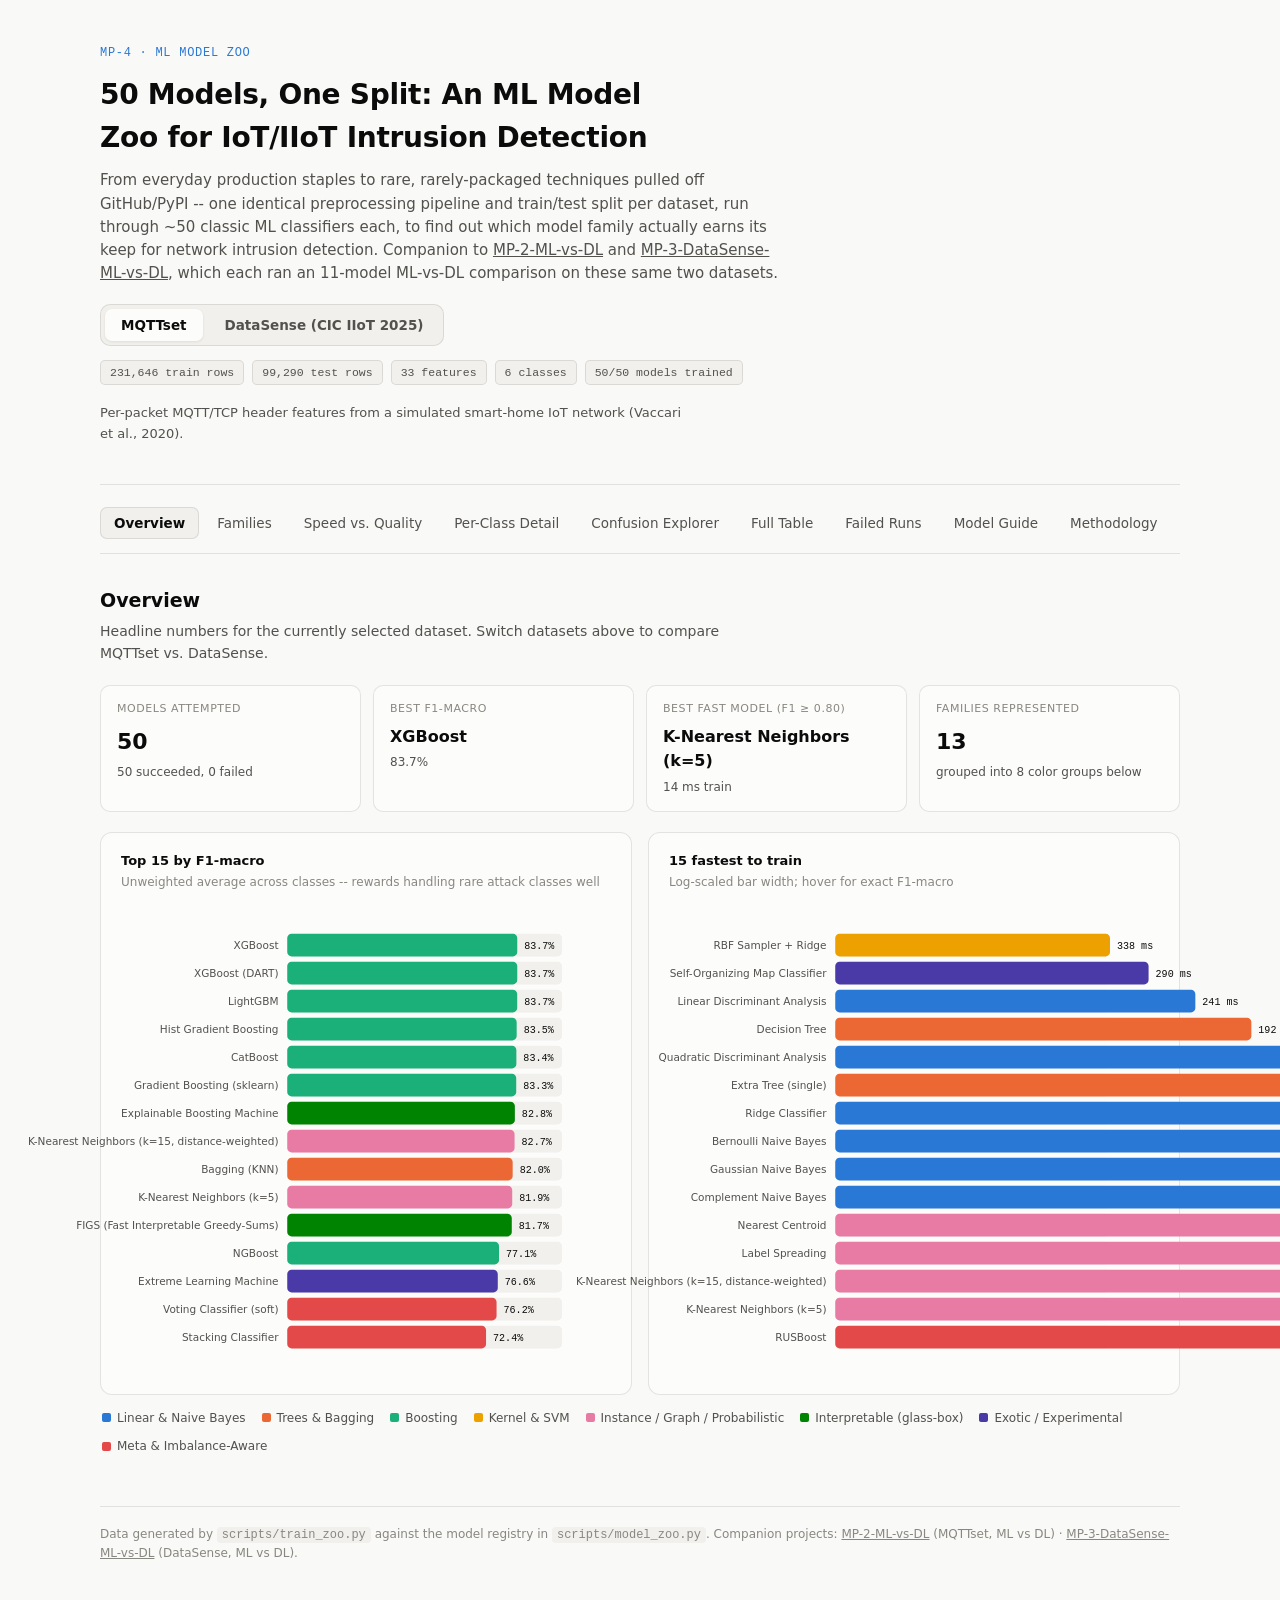
==== frontend/index.html @ 7fdf3b49 "Add MP-4 ML model zoo: 50 classic ML models x 2 IoT/IIoT IDS datasets Trains everyday production sta" ====
<!doctype html>
<html lang="en">
<head>
<meta charset="utf-8">
<meta name="viewport" content="width=device-width, initial-scale=1">
<title>50 Models, One Split: An ML Model Zoo for IoT/IIoT Intrusion Detection</title>
<link rel="stylesheet" href="styles.css">
</head>
<body>
<div class="wrap">

  <header class="page">
    <p class="eyebrow">MP-4 &middot; ML Model Zoo</p>
    <h1>50 Models, One Split: An ML Model Zoo for IoT/IIoT Intrusion Detection</h1>
    <p class="subtitle">
      From everyday production staples to rare, rarely-packaged techniques pulled off GitHub/PyPI --
      one identical preprocessing pipeline and train/test split per dataset, run through ~50 classic ML
      classifiers each, to find out which model family actually earns its keep for network intrusion
      detection. Companion to <a href="https://theaaryanprakash.github.io/MP-2-ML-vs-DL/" target="_blank" rel="noopener">MP-2-ML-vs-DL</a>
      and <a href="https://theaaryanprakash.github.io/MP-3-DataSense-ML-vs-DL/" target="_blank" rel="noopener">MP-3-DataSense-ML-vs-DL</a>,
      which each ran an 11-model ML-vs-DL comparison on these same two datasets.
    </p>
    <div class="dataset-switch" id="dataset-switch"></div>
    <div class="meta-row" id="meta-row" style="margin-top:14px;"></div>
    <p class="subtitle" id="dataset-note" style="font-size:13px;"></p>
  </header>

  <nav class="tabs">
    <button class="active" data-target="view-overview">Overview</button>
    <button data-target="view-families">Families</button>
    <button data-target="view-scatter">Speed vs. Quality</button>
    <button data-target="view-perclass">Per-Class Detail</button>
    <button data-target="view-confusion">Confusion Explorer</button>
    <button data-target="view-table">Full Table</button>
    <button data-target="view-failed">Failed Runs</button>
    <button data-target="view-guide">Model Guide</button>
    <button data-target="view-methodology">Methodology</button>
  </nav>

  <section class="view active" id="view-overview">
    <h2>Overview</h2>
    <p class="section-note">Headline numbers for the currently selected dataset. Switch datasets above to compare MQTTset vs. DataSense.</p>
    <div class="stat-grid" id="overview-stats" style="margin-bottom:20px;"></div>
    <div class="chart-grid">
      <div class="card" id="panel-top-f1"></div>
      <div class="card" id="panel-top-speed"></div>
    </div>
    <div class="legend" id="overview-legend"></div>
  </section>

  <section class="view" id="view-families">
    <h2>Family Comparison</h2>
    <p class="section-note">The ~50 models fold into a handful of raw families (linear, tree ensembles, boosting, kernel methods, instance-based, interpretable/glass-box, exotic/experimental, and imbalance-aware ensembles). This view asks: which lineage of technique wins, not just which single model.</p>
    <div class="card" style="margin-bottom:20px;" id="panel-family-best"></div>
    <div class="table-scroll">
      <table>
        <thead><tr><th>Family</th><th>Group</th><th># Models</th><th>Best model</th><th>Best F1-macro</th><th>Family avg F1-macro</th></tr></thead>
        <tbody id="family-table-body"></tbody>
      </table>
    </div>
  </section>

  <section class="view" id="view-scatter">
    <h2>Speed vs. Quality Trade-off</h2>
    <p class="section-note">Train time (log scale) against F1-macro, colored by family group. Toggle families off to isolate a lineage -- useful for judging whether a slow model's accuracy gain is worth the training cost for a real IDS deployment.</p>
    <div class="control-row" id="scatter-filters"></div>
    <div class="card" id="scatter-tradeoff"></div>
    <div class="legend" id="scatter-legend"></div>
  </section>

  <section class="view" id="view-perclass">
    <h2>Per-Class Detail</h2>
    <p class="section-note">Where each model actually struggles. A high overall F1-macro can still hide a model that's blind to the rarest attack class.</p>
    <div class="card" style="overflow-x:auto;" id="heatmap-perclass"></div>
  </section>

  <section class="view" id="view-confusion">
    <h2>Confusion Matrix Explorer</h2>
    <p class="section-note">Pick any successful model to see exactly which classes it confuses for which.</p>
    <div class="control-row">
      <select id="cm-model-select"></select>
    </div>
    <div class="card" style="overflow-x:auto;" id="heatmap-confusion"></div>
  </section>

  <section class="view" id="view-table">
    <h2>Full Table</h2>
    <p class="section-note">Every metric, every attempted model (including failed runs, shown dimmed). Click a column header to sort.</p>
    <div class="table-scroll">
      <table>
        <thead id="full-table-head"></thead>
        <tbody id="full-table-body"></tbody>
      </table>
    </div>
  </section>

  <section class="view" id="view-failed">
    <h2>Failed Runs</h2>
    <p class="section-note">Not every rare GitHub package survives contact with a 6-8 class, tens-of-thousands-of-rows dataset. Reported here rather than silently dropped, in the interest of an honest accounting of what "trying 50 models" actually looks like.</p>
    <div id="failed-runs-content"></div>
  </section>

  <section class="view" id="view-guide">
    <h2>Model Guide</h2>
    <p class="section-note">A plain-language card per model, grouped by family, with the exact hyperparameters used.</p>
    <div id="model-cards"></div>
  </section>

  <section class="view" id="view-methodology">
    <h2>Methodology</h2>
    <div class="callout wide" style="margin-bottom:14px;">
      <strong>Same split, every model.</strong> Every model on a given dataset sees the identical
      preprocessed train/test split (reused verbatim from the sibling MP-2/MP-3 repos' <code>preprocess.py</code>),
      so differences in the leaderboard reflect the model, not the data.
    </div>
    <div class="callout wide" style="margin-bottom:14px;">
      <strong>Subsampling for models that don't scale.</strong> Kernel SVMs, Gaussian Processes, graph-based
      Label Spreading, and a few ensemble methods that internally resample per base estimator (Bagging-KNN,
      the imbalanced-learn ensemble family, Stacking) are capped to a fixed-seed random subsample of the
      training set when the full set would make training impractical -- the same approach the sibling
      projects used for kernel SVM. The exact cap used, if any, is recorded per model in the Full Table and
      Model Guide.
    </div>
    <div class="callout wide" style="margin-bottom:14px;">
      <strong>Model coloring.</strong> With ~50 models, a one-hue-per-model scheme is impossible under a
      colorblind-safe categorical palette (the practical ceiling is about 8 distinguishable hues). Every model's
      ~13 raw families instead fold into 8 broader color groups; every chart also direct-labels or tooltips
      the exact model name so color is never the only way to identify a point.
    </div>
    <div class="callout wide" style="margin-bottom:14px;">
      <strong>Two techniques implemented from scratch.</strong> The Extreme Learning Machine and the
      Self-Organizing-Map classifier aren't well-packaged on PyPI for scikit-learn-style multiclass
      classification, so both are small from-scratch implementations (see <code>scripts/custom_models.py</code>)
      rather than a maintained library. Neither is deep learning: the ELM's hidden layer is fixed random
      weights with a closed-form ridge-regression readout (no backpropagation), and the SOM classifier is a
      competitive-learning lookup table, not a differentiable network.
    </div>
    <div class="callout wide">
      <strong>Not every package survived.</strong> Deep Forest / gcForest (the <code>DF21</code> package) has
      no compatible wheel for this environment and was dropped before training started. Standalone
      <code>RuleFit</code> doesn't support multiclass classification at all (neither the standalone package
      nor imodels' version) and was likewise dropped from the registry. Any model that failed <em>during</em>
      training is reported in the Failed Runs tab rather than silently omitted.
    </div>
  </section>

  <footer class="page">
    Data generated by <code>scripts/train_zoo.py</code> against the model registry in
    <code>scripts/model_zoo.py</code>. Companion projects:
    <a href="https://github.com/TheAaryanPrakash/MP-2-ML-vs-DL" target="_blank" rel="noopener">MP-2-ML-vs-DL</a> (MQTTset, ML vs DL) &middot;
    <a href="https://github.com/TheAaryanPrakash/MP-3-DataSense-ML-vs-DL" target="_blank" rel="noopener">MP-3-DataSense-ML-vs-DL</a> (DataSense, ML vs DL).
  </footer>

</div>
<script src="app.js"></script>
</body>
</html>
---- frontend/styles.css ----
/* ---- tokens ---- */
:root {
  color-scheme: light;
  --page: #f9f9f7;
  --surface: #fcfcfb;
  --surface-2: #f1f0ec;
  --border: rgba(11, 11, 11, 0.10);
  --text: #0b0b0b;
  --text-secondary: #52514e;
  --text-muted: #898781;
  --grid: #e1e0d9;
  --baseline: #c3c2b7;
  --accent: #2a78d6;

  /* model identity: 8 family-GROUP hues (not one per model -- with ~50 models
     a per-model hue is impossible under the CVD-safe categorical cap, so the
     ~13 raw model families fold into 8 broader groups for color; every chart
     also direct-labels/tooltips the exact model name, so color is a secondary
     "which lineage" cue, never the sole identity channel). Fixed order,
     matches the validated default categorical palette. */
  --grp-linear:      #2a78d6; /* blue    -- linear models, naive bayes, discriminant analysis */
  --grp-tree:        #eb6834; /* orange  -- single trees, bagging ensembles (RF, Extra Trees) */
  --grp-boosting:    #1baf7a; /* aqua    -- gradient boosting family (incl. NGBoost, RGF) */
  --grp-kernel:      #eda100; /* yellow  -- SVMs, kernel approximation */
  --grp-instance:    #e87ba4; /* magenta -- KNN, label spreading, Gaussian process */
  --grp-interpretable:   #008300; /* green   -- EBM, FIGS (glass-box models) */
  --grp-exotic:      #4a3aa7; /* violet  -- ELM, SOM (rare/experimental) */
  --grp-meta:        #e34948; /* red     -- voting/stacking, imbalance-aware ensembles */

  --seq-100: #cde2fb; --seq-250: #86b6ef; --seq-400: #3987e5; --seq-550: #1c5cab; --seq-700: #0d366b;

  --good: #0ca30c;
  --warning: #fab219;
  --serious: #ec835a;
  --critical: #d03b3b;

  --sans: system-ui, -apple-system, "Segoe UI", sans-serif;
  --mono: ui-monospace, "SF Mono", Menlo, Consolas, monospace;
}

@media (prefers-color-scheme: dark) {
  :root:where(:not([data-theme="light"])) {
    color-scheme: dark;
    --page: #0d0d0d; --surface: #1a1a19; --surface-2: #212120;
    --border: rgba(255, 255, 255, 0.10);
    --text: #ffffff; --text-secondary: #c3c2b7; --text-muted: #898781;
    --grid: #2c2c2a; --baseline: #383835; --accent: #3987e5;
    --grp-linear: #3987e5; --grp-tree: #d95926; --grp-boosting: #199e70; --grp-kernel: #c98500;
    --grp-instance: #d55181; --grp-interpretable: #008300; --grp-exotic: #9085e9; --grp-meta: #e66767;
    --good: #0ca30c; --warning: #fab219; --serious: #ec835a; --critical: #e66767;
  }
}
:root[data-theme="dark"] {
  color-scheme: dark;
  --page: #0d0d0d; --surface: #1a1a19; --surface-2: #212120;
  --border: rgba(255, 255, 255, 0.10);
  --text: #ffffff; --text-secondary: #c3c2b7; --text-muted: #898781;
  --grid: #2c2c2a; --baseline: #383835; --accent: #3987e5;
  --grp-linear: #3987e5; --grp-tree: #d95926; --grp-boosting: #199e70; --grp-kernel: #c98500;
  --grp-instance: #d55181; --grp-interpretable: #008300; --grp-exotic: #9085e9; --grp-meta: #e66767;
  --good: #0ca30c; --warning: #fab219; --serious: #ec835a; --critical: #e66767;
}
:root[data-theme="light"] {
  color-scheme: light;
  --page: #f9f9f7; --surface: #fcfcfb; --surface-2: #f1f0ec;
  --border: rgba(11, 11, 11, 0.10);
  --text: #0b0b0b; --text-secondary: #52514e; --text-muted: #898781;
  --grid: #e1e0d9; --baseline: #c3c2b7; --accent: #2a78d6;
  --grp-linear: #2a78d6; --grp-tree: #eb6834; --grp-boosting: #1baf7a; --grp-kernel: #eda100;
  --grp-instance: #e87ba4; --grp-interpretable: #008300; --grp-exotic: #4a3aa7; --grp-meta: #e34948;
  --good: #0ca30c; --warning: #fab219; --serious: #ec835a; --critical: #d03b3b;
}

* { box-sizing: border-box; }
html, body { margin: 0; padding: 0; }
body { background: var(--page); color: var(--text); font-family: var(--sans); line-height: 1.55; }
.wrap { max-width: 1120px; margin: 0 auto; padding: 0 20px 100px; }
a { color: inherit; }

/* ---- header ---- */
header.page { padding: 44px 0 22px; border-bottom: 1px solid var(--border); margin-bottom: 8px; }
.eyebrow { font-family: var(--mono); font-size: 12px; letter-spacing: 0.06em; text-transform: uppercase; color: var(--accent); margin: 0 0 10px; }
h1 { font-size: 28px; margin: 0 0 10px; letter-spacing: -0.01em; text-wrap: balance; }
.subtitle { color: var(--text-secondary); font-size: 15px; max-width: 72ch; margin: 0 0 18px; }
.meta-row { display: flex; flex-wrap: wrap; gap: 8px; margin-bottom: 18px; }
.meta-row span { font-family: var(--mono); font-size: 11.5px; color: var(--text-secondary); background: var(--surface-2); border: 1px solid var(--border); padding: 3px 9px; border-radius: 5px; }

/* ---- dataset switcher ---- */
.dataset-switch { display: flex; gap: 6px; background: var(--surface-2); border: 1px solid var(--border); border-radius: 10px; padding: 4px; width: fit-content; margin-bottom: 4px; }
.dataset-switch button { font-family: var(--sans); font-size: 13.5px; font-weight: 600; color: var(--text-secondary); background: transparent; border: none; padding: 8px 16px; border-radius: 7px; cursor: pointer; }
.dataset-switch button.active { background: var(--surface); color: var(--text); box-shadow: 0 1px 3px rgba(0,0,0,0.08); }

/* ---- nav ---- */
nav.tabs { position: sticky; top: 0; z-index: 20; background: var(--page); display: flex; gap: 4px; padding: 14px 0; border-bottom: 1px solid var(--border); margin-bottom: 32px; overflow-x: auto; }
nav.tabs button { font-family: var(--sans); font-size: 13.5px; font-weight: 500; color: var(--text-secondary); background: transparent; border: 1px solid transparent; padding: 7px 13px; border-radius: 7px; cursor: pointer; white-space: nowrap; }
nav.tabs button:hover { background: var(--surface-2); color: var(--text); }
nav.tabs button.active { background: var(--surface-2); color: var(--text); border-color: var(--border); font-weight: 600; }

section.view { display: none; }
section.view.active { display: block; }
section { margin-bottom: 46px; }
h2 { font-size: 19px; margin: 0 0 6px; }
.section-note { color: var(--text-secondary); font-size: 14px; max-width: 74ch; margin: 0 0 20px; }

/* ---- stat tiles ---- */
.stat-grid { display: grid; grid-template-columns: repeat(auto-fit, minmax(150px, 1fr)); gap: 12px; }
.stat-card { background: var(--surface); border: 1px solid var(--border); border-radius: 10px; padding: 14px 16px; }
.stat-card .label { font-size: 11px; text-transform: uppercase; letter-spacing: 0.05em; color: var(--text-muted); margin-bottom: 8px; }
.stat-card .value { font-size: 22px; font-weight: 600; }
.stat-card .value.small { font-size: 16px; }
.stat-card .sub { font-size: 12px; color: var(--text-secondary); margin-top: 4px; }

/* ---- chart shells ---- */
.card { background: var(--surface); border: 1px solid var(--border); border-radius: 12px; padding: 18px 20px 16px; }
.chart-grid { display: grid; grid-template-columns: repeat(auto-fit, minmax(300px, 1fr)); gap: 16px; }
.chart-title { font-size: 13px; font-weight: 600; margin: 0 0 2px; }
.chart-sub { font-size: 12px; color: var(--text-muted); margin: 0 0 12px; }

.legend { display: flex; flex-wrap: wrap; gap: 10px 16px; margin: 14px 2px 0; font-size: 12px; color: var(--text-secondary); }
.legend .item { display: flex; align-items: center; gap: 6px; }
.legend .dot { width: 9px; height: 9px; border-radius: 2px; flex: none; }

svg text { font-family: var(--sans); fill: var(--text-secondary); }
svg .value-label { fill: var(--text); font-family: var(--mono); font-variant-numeric: tabular-nums; }
svg .axis-label { fill: var(--text-muted); }
svg .grid-line { stroke: var(--grid); stroke-width: 1; }
svg .baseline { stroke: var(--baseline); stroke-width: 1; }

.bar-row { position: relative; }
.bar-row:hover rect.bar { filter: brightness(1.08); }
.hit-target { fill: transparent; cursor: pointer; }

.tooltip { position: fixed; pointer-events: none; z-index: 100; background: var(--text); color: var(--page); font-family: var(--mono); font-size: 12px; padding: 7px 10px; border-radius: 7px; max-width: 260px; opacity: 0; transition: opacity 0.08s ease; box-shadow: 0 4px 16px rgba(0,0,0,0.18); }
.tooltip.show { opacity: 1; }
.tooltip .t-title { font-family: var(--sans); font-weight: 600; margin-bottom: 3px; }
.tooltip .t-row { display: flex; justify-content: space-between; gap: 12px; }

/* ---- tables ---- */
.table-scroll { overflow-x: auto; border: 1px solid var(--border); border-radius: 10px; }
table { border-collapse: collapse; width: 100%; font-size: 13px; background: var(--surface); }
th, td { padding: 8px 12px; text-align: right; border-bottom: 1px solid var(--border); font-variant-numeric: tabular-nums; white-space: nowrap; }
th:first-child, td:first-child { text-align: left; font-variant-numeric: normal; }
th.sortable { cursor: pointer; user-select: none; }
th.sortable:hover { color: var(--text); }
th.sort-active { color: var(--text); }
thead th { font-size: 10.5px; text-transform: uppercase; letter-spacing: 0.04em; color: var(--text-muted); font-weight: 600; background: var(--surface-2); }
tbody tr:last-child td { border-bottom: none; }
tbody tr:hover { background: var(--surface-2); }
tr.status-failed { opacity: 0.65; }

/* ---- controls ---- */
.control-row { display: flex; flex-wrap: wrap; align-items: center; gap: 8px; margin-bottom: 16px; }
.control-row select, .control-row button.chip {
  font-family: var(--sans); font-size: 13px; color: var(--text);
  background: var(--surface); border: 1px solid var(--border); border-radius: 7px; padding: 6px 12px;
  cursor: pointer;
}
button.chip { display: inline-flex; align-items: center; gap: 6px; }
button.chip .dot { width: 8px; height: 8px; border-radius: 2px; flex: none; }
button.chip.off { opacity: 0.4; }

/* ---- heatmap ---- */
.heatmap-cell rect { stroke: var(--surface); stroke-width: 2px; }
.heatmap-cell text { font-family: var(--mono); font-size: 11px; font-variant-numeric: tabular-nums; }

/* ---- model explanation cards ---- */
.model-card { background: var(--surface); border: 1px solid var(--border); border-radius: 12px; padding: 18px 20px; }
.model-card-head { display: flex; align-items: center; gap: 10px; margin-bottom: 10px; }
.model-dot { width: 11px; height: 11px; border-radius: 3px; flex: none; }
.model-card h3 { font-size: 15.5px; margin: 0; flex: 1; }
.model-tag { font-family: var(--mono); font-size: 10.5px; text-transform: uppercase; letter-spacing: 0.04em; padding: 2px 7px; border-radius: 5px; color: var(--text-secondary); background: var(--surface-2); }
.model-card p.desc { font-size: 13.5px; color: var(--text-secondary); margin: 0 0 12px; }
.hp-list { display: flex; flex-wrap: wrap; gap: 6px 8px; font-family: var(--mono); font-size: 11px; color: var(--text-muted); }
.hp-list span { background: var(--surface-2); border: 1px solid var(--border); border-radius: 5px; padding: 2px 7px; }
.model-grid { display: grid; grid-template-columns: repeat(auto-fit, minmax(280px, 1fr)); gap: 14px; }
.family-heading { font-size: 12px; font-weight: 700; text-transform: uppercase; letter-spacing: 0.05em; color: var(--text-muted); margin: 26px 0 10px; }
.family-heading:first-child { margin-top: 0; }

/* ---- callout ---- */
.callout { background: var(--surface); border: 1px solid var(--border); border-left: 3px solid var(--accent); border-radius: 8px; padding: 14px 18px; font-size: 14px; color: var(--text-secondary); max-width: 74ch; }
.callout strong { color: var(--text); }
.callout.warn { border-left-color: var(--serious); }
.callout.wide { max-width: none; }

footer.page { margin-top: 50px; padding-top: 18px; border-top: 1px solid var(--border); color: var(--text-muted); font-size: 12px; }
footer.page code { background: var(--surface-2); padding: 1px 5px; border-radius: 4px; font-family: var(--mono); }

.loading-note { color: var(--text-muted); font-size: 13px; padding: 40px 0; text-align: center; }

@media (max-width: 640px) {
  h1 { font-size: 23px; }
  .wrap { padding: 0 14px 80px; }
}
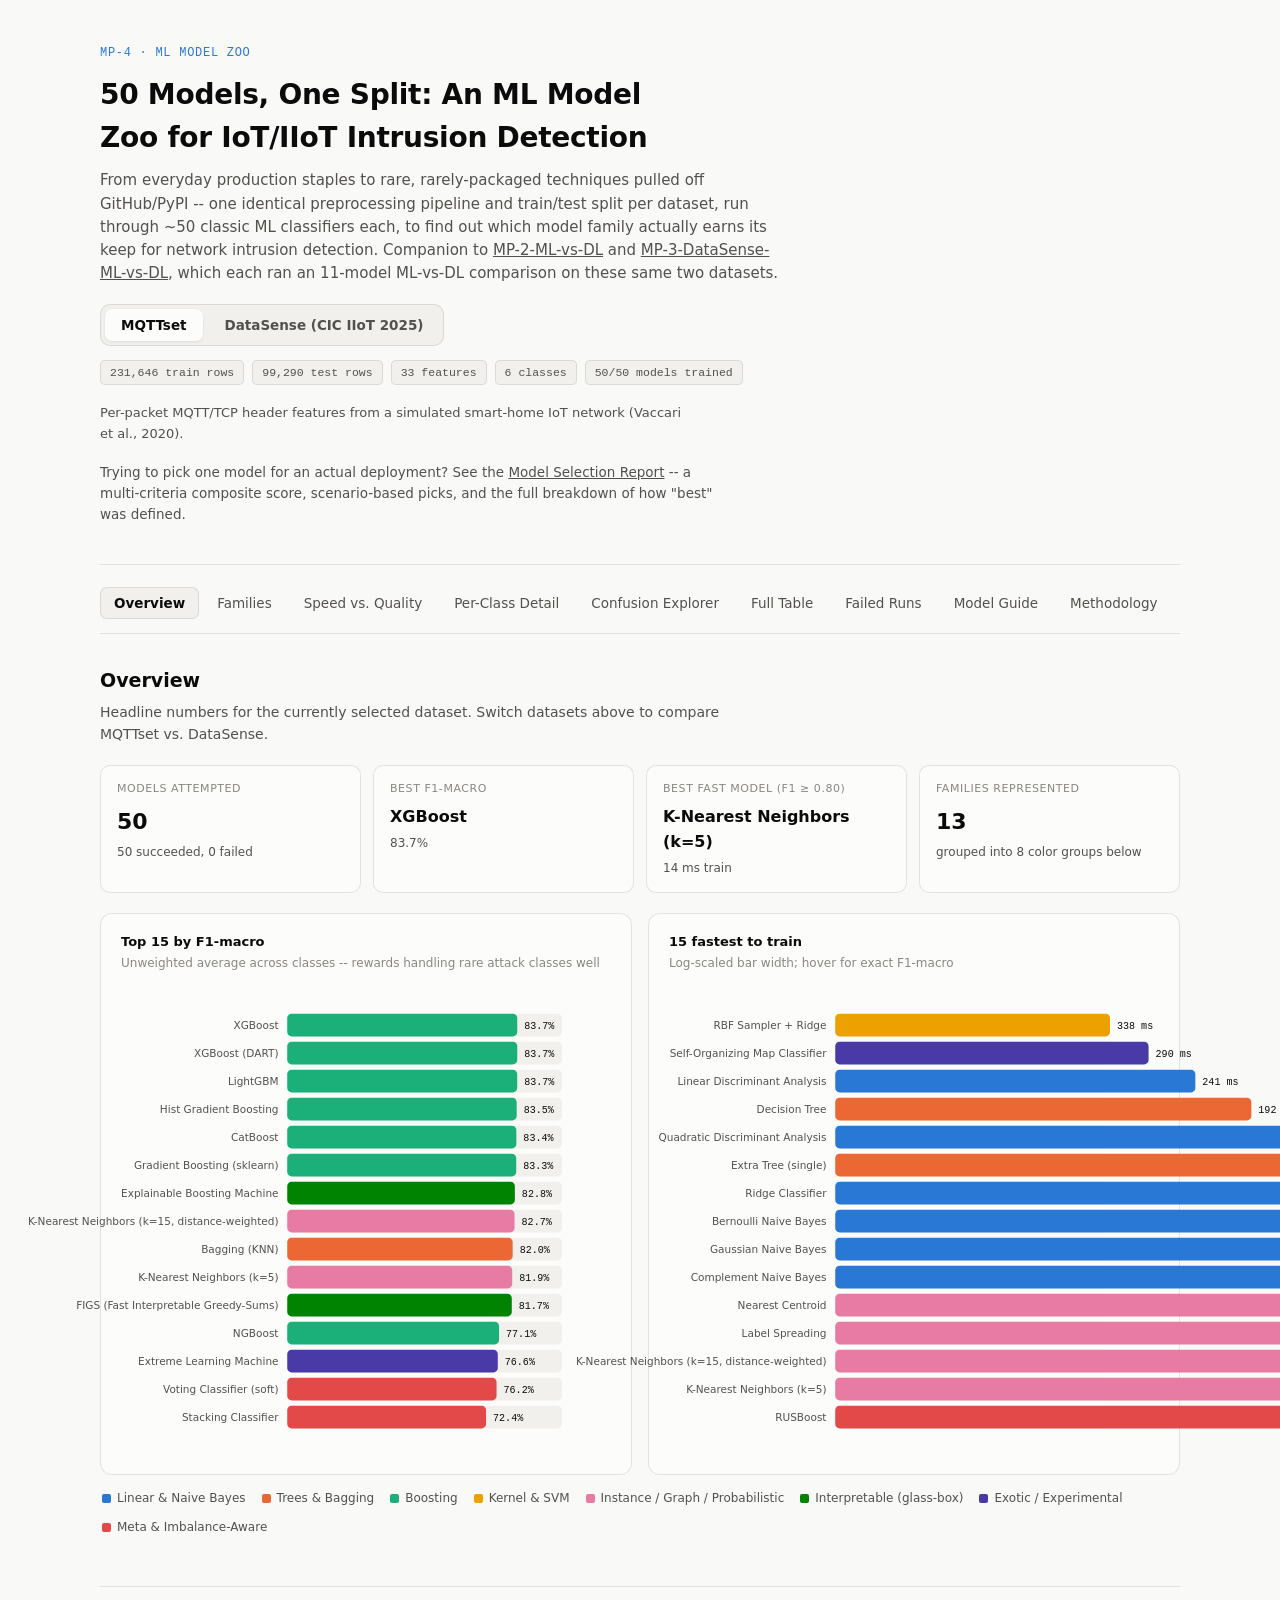
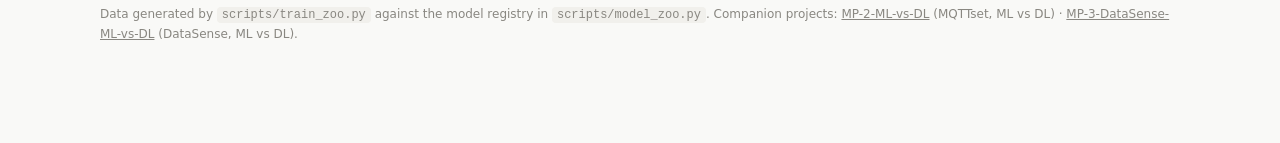
==== commit 0cb39630: "Add model selection report: multi-criteria composite scoring for deployment choice Adds scripts/anal" ====
--- a/frontend/index.html
+++ b/frontend/index.html
@@ -23,6 +23,11 @@
     <div class="dataset-switch" id="dataset-switch"></div>
     <div class="meta-row" id="meta-row" style="margin-top:14px;"></div>
     <p class="subtitle" id="dataset-note" style="font-size:13px;"></p>
+    <p class="subtitle" style="font-size:13.5px;">
+      Trying to pick one model for an actual deployment? See the
+      <a href="model-selection.html">Model Selection Report</a> -- a multi-criteria composite score,
+      scenario-based picks, and the full breakdown of how "best" was defined.
+    </p>
   </header>
 
   <nav class="tabs">
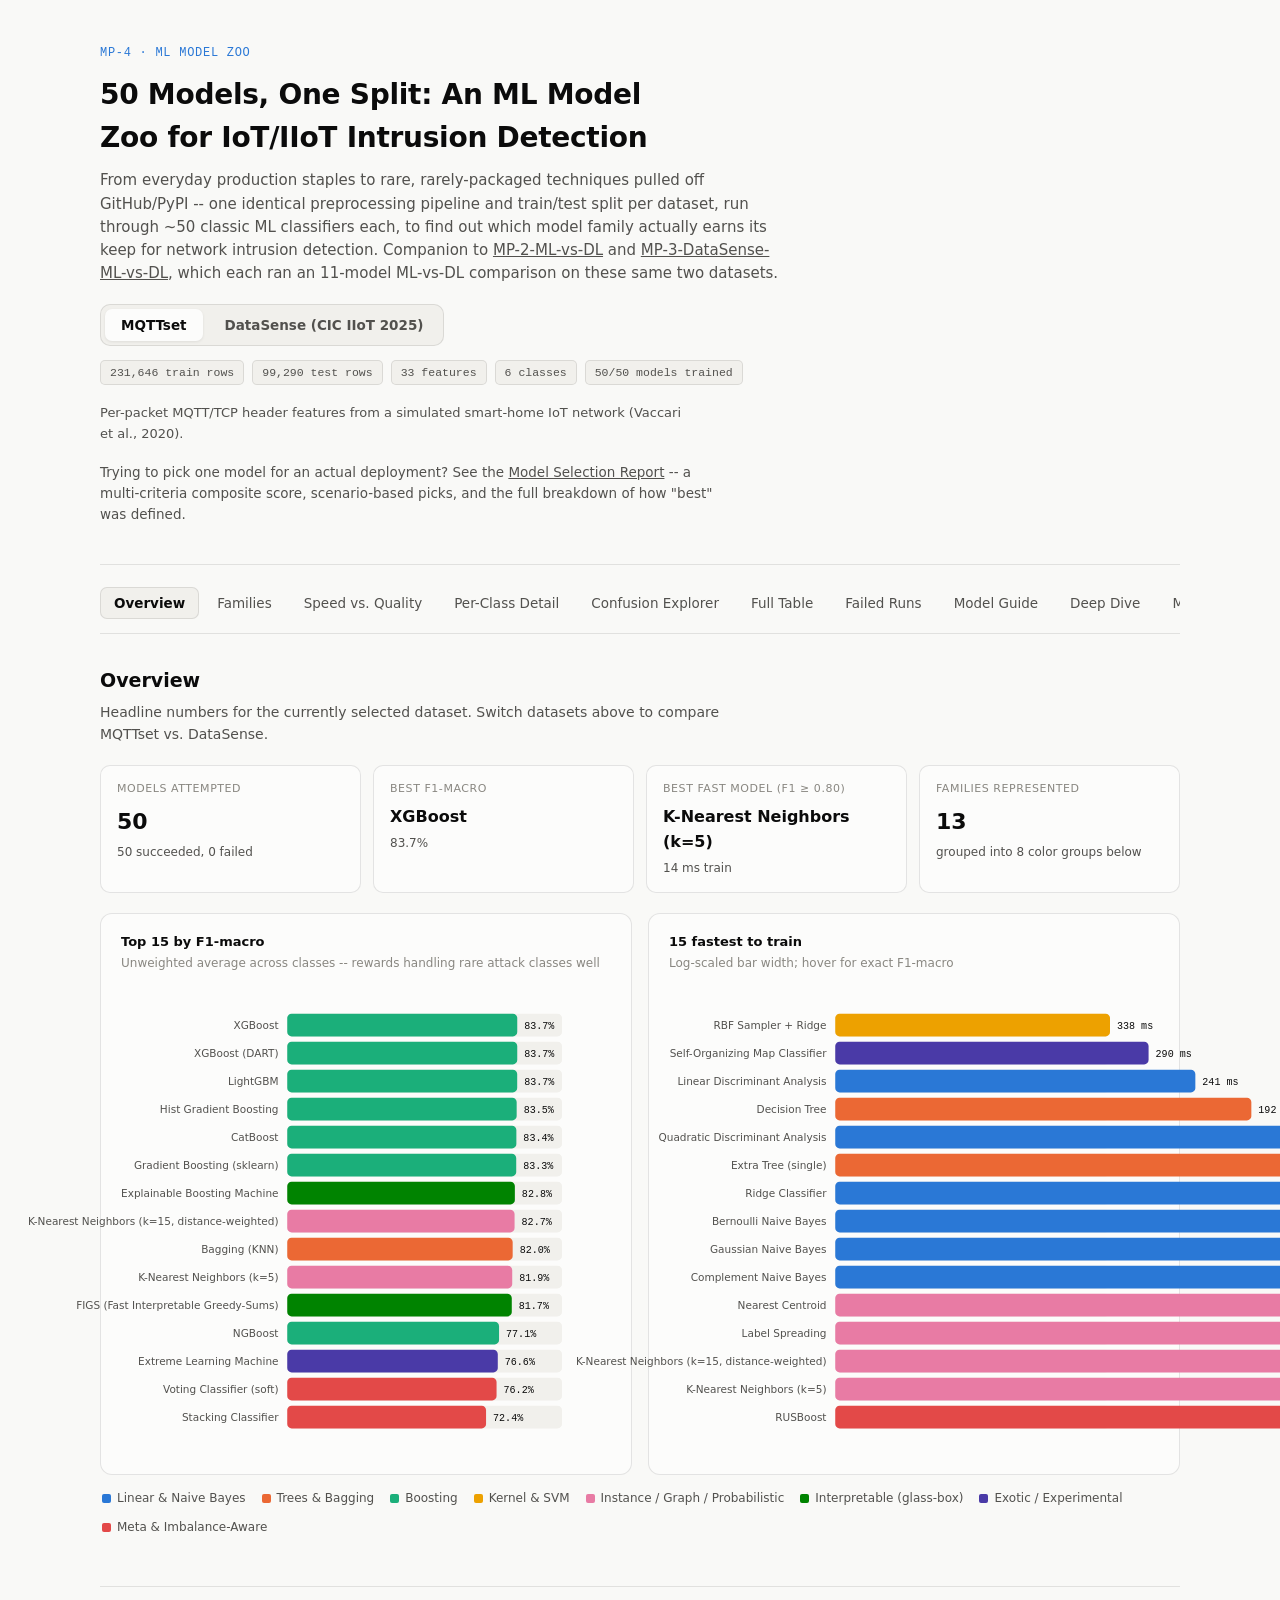
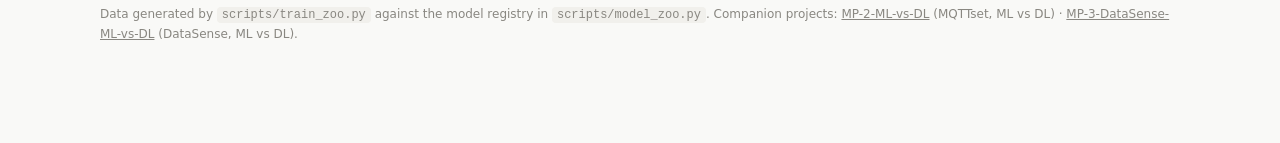
==== commit 757cab54: "Add Deep Dive tab: feature selection, malicious/benign detection, scaling Retrains one representativ" ====
--- a/frontend/index.html
+++ b/frontend/index.html
@@ -39,6 +39,7 @@
     <button data-target="view-table">Full Table</button>
     <button data-target="view-failed">Failed Runs</button>
     <button data-target="view-guide">Model Guide</button>
+    <button data-target="view-deepdive">Deep Dive</button>
     <button data-target="view-methodology">Methodology</button>
   </nav>
 
@@ -111,6 +112,102 @@
     <div id="model-cards"></div>
   </section>
 
+  <section class="view" id="view-deepdive">
+    <h2>Deep Dive: Feature Selection, Malicious/Benign Detection &amp; Scaling to 40 Lakh Rows</h2>
+    <p class="section-note">
+      Three questions the leaderboard alone doesn't answer: which features each model family actually
+      leans on, how well the zoo separates malicious traffic from benign specifically (not just the
+      6-8-way attack-type split), and what would have to change to run this pipeline on a dataset roughly
+      12-90x larger than what's here today. Everything below is computed from the same fixed-seed train/test
+      split every other tab uses.
+    </p>
+
+    <h3 class="subsection-title">Feature selection by model family</h3>
+    <p class="section-note">
+      One representative model per major family, retrained on the identical split, scored two ways:
+      each model's own native importance (impurity-based for trees, |coefficient| for linear, per-feature
+      shape function for the glass-box EBM) and model-agnostic permutation importance (how much F1-macro
+      drops when a feature is shuffled) on a held-out test subsample -- so families that expose no native
+      importance at all (KNN) are still directly comparable to the ones that do.
+    </p>
+    <div class="chart-grid" id="deepdive-feature-panels"></div>
+    <div class="callout wide" style="margin-top:16px;" id="deepdive-feature-note"></div>
+
+    <h3 class="subsection-title">Identifying malicious vs. benign traffic</h3>
+    <p class="section-note">
+      Every model in the zoo is trained multiclass (attack-type, not just attack/benign), but every
+      multiclass confusion matrix already contains the binary answer: collapse every non-benign class into
+      "malicious" and every model's existing predictions -- no retraining -- yield a benign-vs-malicious
+      verdict. The two numbers that matter operationally for an IDS are false-negative rate (a real attack
+      waved through as benign) and false-positive rate (legitimate traffic wrongly blocked).
+    </p>
+    <div class="stat-grid" id="deepdive-mvb-stats" style="margin-bottom:16px;"></div>
+    <div class="card" id="deepdive-mvb-chart"></div>
+    <div class="table-scroll" style="margin-top:16px;">
+      <table>
+        <thead><tr><th>Model</th><th>Family</th><th>Malicious F1</th><th>False Neg. Rate</th><th>False Pos. Rate</th><th>Multiclass F1</th></tr></thead>
+        <tbody id="deepdive-mvb-body"></tbody>
+      </table>
+    </div>
+    <p class="section-note" style="margin-top:20px;">
+      Which raw features actually separate benign from malicious, independent of any one model, via two
+      classic univariate filter-selection methods run directly on the binary-relabeled data: mutual
+      information (captures any dependency, linear or not) and the ANOVA F-test (captures linear
+      separability). Where the two disagree, non-linear structure is doing the work.
+    </p>
+    <div class="chart-grid" id="deepdive-mvb-features"></div>
+
+    <h3 class="subsection-title">Scaling to ~40 lakh (4,000,000) row datasets</h3>
+    <p class="section-note">
+      MQTTset here is 330,936 rows across 33 features; DataSense is 45,055 rows across 109 features -- a
+      real deployment target of ~40 lakh rows is roughly 12x and 89x larger, respectively. The zoo's own
+      harness already had to answer "what breaks first at scale" to train 50 models on today's data; the
+      table below shows what it found, extrapolated to the current dataset's actual numbers.
+    </p>
+    <div class="table-scroll">
+      <table>
+        <thead><tr><th>Complexity class</th><th>Example families</th><th>Behavior at current scale</th><th>What happens at ~40 lakh rows</th></tr></thead>
+        <tbody id="deepdive-scale-table"></tbody>
+      </table>
+    </div>
+    <div class="callout wide" style="margin-top:16px;">
+      <strong>Feature selection first.</strong> The importances above aren't just descriptive -- they're
+      a scaling lever. Dropping near-zero-importance features (DataSense's long tail of per-device one-hot
+      columns is the obvious target) shrinks memory and training cost linearly, and disproportionately
+      helps every distance- or kernel-based method whose cost grows with dimensionality.
+    </div>
+    <div class="callout wide" style="margin-top:14px;">
+      <strong>Favor near-linear-time families.</strong> Histogram-based gradient boosting (XGBoost/hist,
+      LightGBM, HistGBM) and bagged trees scale roughly log-linearly and were already the fastest strong
+      performers at today's scale. Kernel SVM, Gaussian Process, and graph-based Label Spreading are
+      O(n^2)-O(n^3) and needed hard subsample caps (12k / 3k / 5k rows respectively) even at 45k-330k rows
+      -- at 4M rows they're not viable at all without a fundamentally different (approximate) formulation.
+    </div>
+    <div class="callout wide" style="margin-top:14px;">
+      <strong>Sample selectively, not blindly.</strong> RUSBoost's naive random undersampling produced the
+      worst malicious-detection F1 of any model on both datasets, while LightGBM's GOSS -- which keeps the
+      highest-gradient (hardest) examples and subsamples the rest -- stayed competitive with full-data
+      boosting. At 4M rows, principled sampling (gradient-based, or stratified to preserve rare attack-class
+      ratios) should replace naive random subsampling, not just reduce row count.
+    </div>
+    <div class="callout wide" style="margin-top:14px;">
+      <strong>Inference cost matters as much as training cost.</strong> KNN "trains" in near-zero time
+      because it's lazy, but its inference cost scales with the stored training-set size -- already
+      ~15-80x slower per sample than XGBoost/HistGBM at today's scale. For a live inline IDS, that gap only
+      widens as training data grows toward 4M rows; boosting/tree families keep sub-millisecond inference
+      almost independent of n.
+    </div>
+    <div class="callout wide" style="margin-top:14px;">
+      <strong>Don't centralize what doesn't need centralizing.</strong> The survey paper's target
+      architecture is federated learning, which is also the natural answer to the memory ceiling: train
+      locally per device/site (DataSense is already organized per-device) and aggregate (FedAvg-style)
+      rather than materializing 4M rows as one in-memory array on one machine. Where centralized training is
+      still needed, mini-batch/<code>partial_fit</code>-capable learners, Parquet/columnar storage over CSV,
+      and float32 over float64 keep a single training pass from ever needing the whole dataset resident at
+      once.
+    </div>
+  </section>
+
   <section class="view" id="view-methodology">
     <h2>Methodology</h2>
     <div class="callout wide" style="margin-bottom:14px;">
--- a/frontend/styles.css
+++ b/frontend/styles.css
@@ -100,6 +100,8 @@
 section.view.active { display: block; }
 section { margin-bottom: 46px; }
 h2 { font-size: 19px; margin: 0 0 6px; }
+h3.subsection-title { font-size: 15.5px; margin: 34px 0 6px; padding-top: 22px; border-top: 1px solid var(--border); }
+h3.subsection-title:first-of-type { margin-top: 20px; padding-top: 0; border-top: none; }
 .section-note { color: var(--text-secondary); font-size: 14px; max-width: 74ch; margin: 0 0 20px; }
 
 /* ---- stat tiles ---- */
